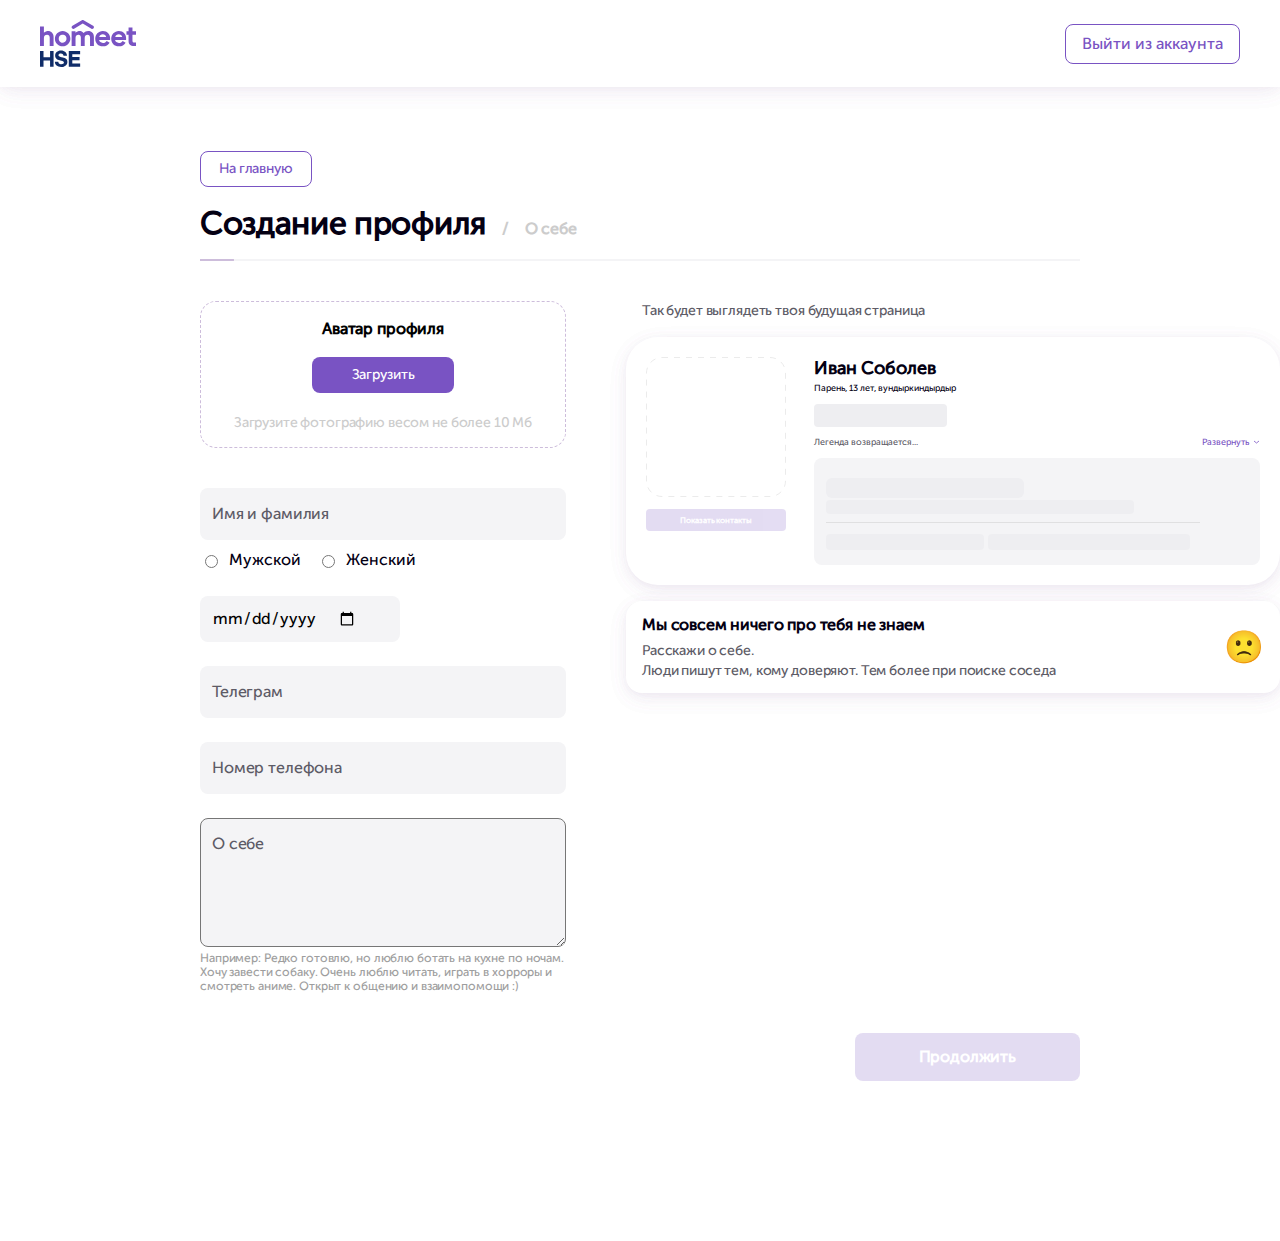
==== src/index.html @ b9a2b23b "доделал main" ====
<!DOCTYPE html>
<html lang="en">
<head>
    <meta charset="UTF-8">
    <meta name="viewport" content="width=device-width, initial-scale=1.0">
    <link rel="stylesheet" href="css/styles.css">
    <title>ДЗ 1 Лист 1</title>
</head>
<body class="body">
    <header class="header">
        <img class="image-logo" src="img/Слой 2.svg">
        <button class="button1">
            <p class="p_exit">
                Выйти из аккаунта
            </p>
        </button>
    </header>
    <main>
        <div class="main-div">
            <div class="div-first">
                <button class="button2">
                    <p class="p_glavn">На главную</p>
                </button>
                <div class="div-extra">
                    <h3 class="h3_new">
                        Создание профиля
                    </h3>
                    <p class="p_extra">
                        /
                    </p>
                    <p class="p_extra">
                        О себе
                    </p>
                </div>
                <img class="img-bar" src="img/progress bar.png">
            </div>
            <div class="div_second">

                <div class="div_column_one">
                    <div class="avatar">
                        <div class="text_button_avatar">
                            <p class="p_avatar">Аватар профиля</p>
                            <button class="button_upload">
                                <p class="text_upload">Загрузить</p>
                            </button>
                        </div>
                        <p class="text_upload_warn">Загрузите фотографию весом не более 10 Мб</p>
                    </div>
                    <form class="form1">
                        <div class="div_name_surname">
                            <input type="text" id="name_surname" class="input_name_surname" placeholder="">
                            <label for="name_surname" class="label">Имя и фамилия</label>
                            <div class="div_radio_sex">
                                <label class="text_sex">  
                                    <input type="radio" name="sex" value="Мужской">
                                    Мужской
                                </label>
                                <label class="text_sex">
                                    <input type="radio" name="sex" value="Женский">
                                    Женский
                                </label>
                            </div>
                        </div>
                        <div class="div_inputs">
                            <input type="date" class="input_date" id="input_tgm" placeholder="">
                        </div>
                        <div class="div_inputs">
                            <input type="text" id="tg" class="input_name_surname" placeholder="">
                            <label for="tg" class="label">Телеграм</label>
                        </div>
                        <div class="div_inputs">
                            <input type="tel" name="number" class="input_name_surname" placeholder="">
                            <label for="number" class="label">Номер телефона</label>
                        </div>
                        <div class="div_about">
                            <textarea id="about" class="input_about" placeholder=""></textarea>
                            <label for="about" class="label">О себе</label>
                            <p class="p_about">Например: Редко готовлю, но люблю ботать на кухне по ночам. Хочу завести собаку. Очень люблю читать, играть в хорроры и смотреть аниме. Открыт к общению и взаимопомощи :)</p>
                        </div>
                    </form>
                </div>
                <div class="div_column_two">
                    <div class="div_card_main">
                        <p class="p_looks">Так будет выглядеть твоя будущая страница</p>
                        <div class="div_card">
                            <div class="div_photo_button">
                                <svg xmlns="http://www.w3.org/2000/svg" width="140" height="140" viewBox="0 0 140 140" fill="none">
                                    <rect x="0.5" y="0.5" width="139" height="139" rx="15.5" stroke="#EBEBEB" stroke-dasharray="6 6"/>
                                </svg>
                                <button class="button_download_data">
                                    <p class="p_show_contacts">Показать контакты</p>
                                </button>
                            </div>
                            <div class="div_data">
                                <div class="div_name_info">
                                    <div class="div_name_info_small">
                                        <p class="p_name_data">Иван Соболев</p>
                                        <p class="p_info_small">Парень, 13 лет, вундыркиндырдыр</p>
                                    </div>
                                    <div class="div_neighbour">

                                    </div>
                                    <div class="div_info_text">
                                        <p class="p_info_text">Легенда возвращается...</p>
                                        <div class="div_violet">
                                            <p class="p_violet">Развернуть</p>
                                            <svg xmlns="http://www.w3.org/2000/svg" width="7" height="4" viewBox="0 0 7 4" fill="none" class="svg_violet">
                                                <path d="M6 1L3.5 3L1 1" stroke="#7953C3" stroke-width="0.8"/>
                                            </svg>
                                        </div>
                                    </div>
                                    <div class="div_price">
                                        <div class="div_price_up">
                                        
                                        </div>
                                        <div class="div_price_metro_down">
                                            <div class="div_price_mini">

                                            </div>
                                            <div class="div_metro_mini">

                                            </div>
                                        </div>
                                        <div class="div_preferences">
                                            <div class="div_line">

                                            </div>
                                            <div class="div_alco_neighbour">
                                                <div class="div_alco">

                                                </div>
                                                <div class="div_nbr">
                                                    
                                                </div>
                                            </div>
                                        </div>
                                    </div>
                                </div>
                            </div>
                        </div>
                        <div class="div_extra_nad">
                            <div class="div_simple">
                                <div class="div_simple2"> 
                                    <p class="p_dontknow">Мы совсем ничего про тебя не знаем</p>
                                    <p class="p_tell_abt">Расскажи о себе. <br>Люди пишут тем, кому доверяют. Тем более при поиске соседа</p>
                                </div>
                                <p class="p_emoji">🙁</p>
                            </div>
                        </div>
                    </div>
                </div>
            </div>
            <div class="div_third">
                <button class="button_continue">
                    <p class="p_continue">
                        Продолжить
                    </p>
                </button>
            </div>
        </div>
    </main>
</body>
</html>
---- src/css/styles.css ----
@font-face {
    font-family: 'Museo Sans Cyrl';
    src: url(/src/fonts/MuseoSansCyrl500.otf),
        local('Museo Sans Cyrl');
}

@font-face {
    font-family: 'Museo Sans Cyrl300';
    src: url(/src/fonts/MuseoSansCyrl300.otf),
        local('Museo Sans Cyrl300')
}

.body{
    margin: 0;
}
.header{
    display: flex;
    flex-direction: row;
    align-items: center;
    gap: 200px;
    background: #fffffffF;
    width: 1440fr;
    height: 87px;
    border: 0px, 0px, 0px, 0px;
    justify-content: space-between;
    padding: 20fr, 40fr, 20fr, 40fr;
    margin: 0px;
    box-shadow: 0px 5.84789px 22.1511px rgba(133, 94, 152, 0.0500662), 0px 5.84789px 22.1511px rgba(133, 94, 152, 0.0500662), 0px 2.86674px 10.8589px rgba(133, 94, 152, 0.0399338), 0px 1.13351px 4.29362px rgba(133, 94, 152, 0.0279017);
    box-sizing: border-box;
}/* module / header */

.image-logo{
    display: flex;
    width: 96px;
    height: 47px;
    justify-content: center;
    align-items: center;
    margin-left: 40px;
}

.button1{
    display: flex;
    width: 173fr;
    height: 40px;
    margin-right: 40px;
    padding: 8px 16px;
    justify-content: center;
    align-items: center;
    border-radius: 8px;
    border: 1px solid var(--7953-c-3-purple-main, #7953C3);
    background: var(--ffffff-white-main, #FFF);
}

.button_download_data{
    display: flex;
    padding: 6px 12px;
    justify-content: center;
    align-items: center;
    gap: 8px;
    align-self: stretch;
    border-radius: 4px;
    border:0;
    opacity: 0.2;
    background: var(--7953-c-3-purple-main, #7953C3);
}

.div_data{
    display: flex;
    flex-direction: column;
    align-items: flex-start;
    gap: 20px;
    flex: 1 0 0;
    align-self: stretch;
}

.div_name_info{
    display: flex;
    flex-direction: column;
    align-items: flex-start;
    gap: 10px;
    align-self: stretch;
}
.div_name_info_small{
    display: flex;
    flex-direction: column;
    align-items: flex-start;
    gap: 4px;
    align-self: stretch;
}
.div_neighbour{
    display: flex;
    width: 121px;
    height: 17px;
    padding: 3px 6px;
    align-items: center;
    gap: 32px;
    border-radius: 4px;
    background: var(--eeeef-1-filter-hover, #EEEEF1);
}

.div_info_text{
    display: flex;
    align-items: flex-start;
    gap: 16px;
    align-self: stretch;
}

.p_info_text{
    color: var(--5-d-5-b-66-secondary-black, #5D5B66);
    font-family: Museo Sans Cyrl;
    font-size: 9px;
    font-style: normal;
    font-weight: 400;
    line-height: 11px; /* 122.222% */
    flex: 1 0 0;
}


.div_violet{
    display: flex;
    align-items: center;
    gap: 4px;
}

.p_violet{
    color: var(--7953-c-3-purple-main, #7953C3);
    font-family: Museo Sans Cyrl;
    font-size: 9px;
    font-style: normal;
    font-weight: 400;
    line-height: 11px; /* 122.222% */
}

.svg_triangle{
    width: 5px;
    height: 2px;
    stroke-width: 0.8px;
    stroke: var(--7953-c-3-purple-main, #7953C3);
}

.div_price{
    display: flex;
    padding: 12px 20px 12px 12px;
    flex-direction: column;
    justify-content: center;
    align-items: flex-start;
    gap: 8px;
    align-self: stretch;
    border-radius: 8px;
    background: var(--f-4-f-4-f-6-purple-fill, #F4F4F6);
}

.div_price_up{
    display: flex;
    flex-direction: column;
    align-items: flex-start;
    gap: 4px;
    align-self: stretch;
    border-radius: 4px;
    background: var(--f-4-f-4-f-6-purple-fill, #F4F4F6);
}

.div_price_metro_down{
    display: flex;
    flex-direction: column;
    justify-content: center;
    align-items: flex-start;
    gap: 2px;
}
.div_price_mini{
    display: flex;
    width: 198px;
    height: 20px;
    align-items: flex-start;
    gap: 8px;
    border-radius: 6px;
    background: var(--eeeef-1-filter-hover, #EEEEF1);
}
.div_metro_mini{
    display: flex;
    width: 308px;
    height: 14px;
    align-items: center;
    gap: 10px;
    border-radius: 4px;
    background: var(--eeeef-1-filter-hover, #EEEEF1);
}
.div_preferences{
    display: flex;
    flex-direction: column;
    justify-content: center;
    align-items: flex-start;
    gap: 8px;
    align-self: stretch;
}

.div_alco_neighbour{
    display: flex;
    padding: 3px 4px 3px 0px;
    align-items: center;
    gap: 4px;
    align-self: stretch;
    border-radius: 8px;
    background: linear-gradient(270deg, #F4F4F6 42.79%, rgba(244, 244, 246, 0.00) 100%);
}

.p_dontknow{
    height: 24px;
    align-self: stretch;
    color: var(--040013-black-main, #040013);

    /* P bold */
    font-family: Museo Sans Cyrl;
    font-size: 16px;
    font-style: normal;
    font-weight: 600;
    line-height: 24px; /* 150% */
    letter-spacing: -0.16px;
}

.div_third{
    display: flex;
    flex-direction: column;
    align-items: flex-end;
    gap: 8px;
    align-self: stretch;
}

.button_continue{
    display: flex;
    padding: 12px 64px;
    justify-content: center;
    align-items: center;
    gap: 8px;
    border-radius: 8px;
    border:0;
    opacity: 0.2;
    background: var(--7953-c-3-purple-main, #7953C3);
}

.p_continue{
    color: var(--ffffff-white-main, #FFF);

    /* P bold */
    font-family: Museo Sans Cyrl;
    font-size: 16px;
    font-style: normal;
    font-weight: 600;
    line-height: 24px; /* 150% */
    letter-spacing: -0.16px;
}

.p_emoji{
    color: #000;

    text-align: center;
    /* H3 */
    font-family: Museo Sans Cyrl;
    font-size: 32px;
    font-style: normal;
    font-weight: 600;
    line-height: 40px; /* 125% */
    letter-spacing: -0.32px;
}

.div_simple{
    display: flex;
    align-items: center;
    gap: 4px;
    align-self: stretch;
}

.div_simple2{
    display: flex;
    flex-direction: column;
    align-items: flex-start;
    gap: 4px;
    flex: 1 0 0;
}

.p_tell_abt{
    align-self: stretch;
    color: var(--5-d-5-b-66-secondary-black, #5D5B66);

    /* Small */
    font-family: Museo Sans Cyrl;
    font-size: 14px;
    font-style: normal;
    font-weight: 400;
    line-height: 20px; /* 142.857% */
    letter-spacing: -0.14px;
}

.div_alco{
    border: 0;
    display: flex;
    width: 158px;
    height: 16px;
    padding-right: 0px;
    justify-content: center;
    align-items: center;
    gap: 6px;
    border-radius: 4px;
    background: var(--eeeef-1-filter-hover, #EEEEF1);
}

.div_nbr{
    border: 0;
    display: flex;
    width: 202px;
    padding-right: 0px;
    align-items: center;
    gap: 6px;
    align-self: stretch;
    border-radius: 4px;
    background: var(--eeeef-1-filter-hover, #EEEEF1);
}

.div_line{
    width: 374px;
    height: 1px;
    opacity: 0.5;
    background: #CCC;
}

.div_extra_nad{
    display: flex;
    padding: 12px 16px;
    flex-direction: column;
    align-items: flex-start;
    gap: 4px;
    align-self: stretch;
    border-radius: 16px;
    background: var(--ffffff-white-main, #FFF);
    
    /* Default multiple shadows */
    box-shadow: 0px 1.13351px 4.29362px 0px rgba(133, 94, 152, 0.03), 0px 2.86674px 10.85888px 0px rgba(133, 94, 152, 0.04), 0px 5.84789px 22.15109px 0px rgba(133, 94, 152, 0.05), 0px 5.84789px 22.15109px 0px rgba(133, 94, 152, 0.05);
}

.p_info_small{
    display: flex;
    align-items: flex-start;
    gap: 8px;
    color: var(--040013-black-main, #040013);
    font-family: Museo Sans Cyrl;
    font-size: 9px;
    font-style: normal;
    font-weight: 400;
    line-height: 11px; /* 122.222% */
}

.p_name_data{
    flex: 1 0 0;
    color: var(--040013-black-main, #040013);
    font-family: Museo Sans Cyrl;
    font-size: 18px;
    font-style: normal;
    font-weight: 600;
    line-height: 22px; /* 122.222% */
}

.p_show_contacts{
    color: var(--ffffff-white-main, #FFF);
    font-family: Museo Sans Cyrl;
    font-size: 8px;
    font-style: normal;
    font-weight: 600;
    line-height: 10px; /* 125% */
    letter-spacing: -0.08px;
}

.p_exit{
    font-family: "Museo Sans Cyrl";
    color: var(--7953-c-3-purple-main, #7953C3);
    font-size: 16px;
    font-style: normal;
    font-weight: 400;
    line-height: 24px; /* 150% */
}

.main-div{
    display: flex;
    flex-direction: column;
    margin-top: 64px;
    margin-bottom: 160px;
    margin-left: 200px;
    margin-right: 200px;
    gap: 40px; 
}

.button2{
    display: flex;
    width: 112px;
    height: 36px;
    margin-right: 40px;
    padding: 8px 16px;
    justify-content: center;
    align-items: center;
    border-radius: 8px;
    border: 1px solid var(--7953-c-3-purple-main, #7953C3);
    background: var(--ffffff-white-main, #FFF);
}

.p_glavn{
    font-family: "Museo Sans Cyrl";
    color: var(--7953-c-3-purple-main, #7953C3);
    font-size: 14px;
    font-style: normal;
    font-weight: 400;
    line-height: 20px; /* 142.857% */
    letter-spacing: -0.14px;
}
.div-first{
    display: flex;
    flex-direction: column;
    align-items: flex-start;
    gap: 16px;
}
.h3_new{
    color: var(--040013-black-main, #040013);
/* H3 */
    font-family: "Museo Sans Cyrl";
    font-size: 32px;
    font-style: normal;
    font-weight: 600;
    line-height: 40px; /* 125% */
    letter-spacing: -0.32px;
}
.div-extra{
    display: flex;
    flex-direction: row;
    align-items:baseline;
    justify-content: flex-start;
    gap: 16px;
    width: auto;
}

.div_card_main{
    display: flex;
    flex-direction: column;
    align-items: flex-start;
    gap: 16px;
}
.div_card{
    display: flex;
    width: 614px;
    padding: 20px;
    justify-content: center;
    align-items: flex-start;
    gap: 28px;
    border-radius: 32px;
    background: var(--ffffff-white-main, #FFF);

    /* Default multiple shadows */
    box-shadow: 0px 1.13351px 4.29362px 0px rgba(133, 94, 152, 0.03), 0px 2.86674px 10.85888px 0px rgba(133, 94, 152, 0.04), 0px 5.84789px 22.15109px 0px rgba(133, 94, 152, 0.05), 0px 5.84789px 22.15109px 0px rgba(133, 94, 152, 0.05);
}
.div_photo_button{
    display: flex;
    flex-direction: column;
    align-items: center;
    gap: 12px;
}
.svg_photo{
    width: 140px;
    height: 140px;
    stroke-width: 1px;
    stroke: #EBEBEB;
}

.p_looks{
    color: var(--5-d-5-b-66-secondary-black, #5D5B66);
    /* Small */
    font-family: Museo Sans Cyrl;
    font-size: 14px;
    padding-left: 16px;
    font-style: normal;
    font-weight: 400;
    line-height: 20px; /* 142.857% */
    letter-spacing: -0.14px;
}

.p_extra{
    color: #CCC;
    font-family: "Museo Sans Cyrl";
    font-size: 16px;
    font-style: normal;
    font-weight: 600;
    line-height: 24px; /* 150% */
    letter-spacing: -0.16px;
}

.img-bar{
    display: flex;
    -items: flex-start;
    gap: 24px;
    align-self: stretch;
    background: var(--f-4-f-4-f-6-purple-fill, #F4F4F6);
}
h3{
    margin: 0;
}
p{
    margin: 0;
}

.div_second{
    display: flex;
    align-items: flex-start;
    flex-grow: 1;
    gap: 60px;
}
.div_column_one{
    display: flex;
    flex-flow: column;
    width: 366px;
    flex-direction: column;
    align-items: flex-start;
    gap: 40px;
    align-self: stretch;
}
.div_column_two{

    display: flex;
    width: 614px;
    flex-direction: column;
    justify-content: center;
    align-items: flex-start;
    gap: 24px;
}

.avatar{
    display: flex;
    height: 200px;
    flex-direction: column;
    justify-content: center;
    align-items: center;
    gap: 20px;
    align-self: stretch;
    border-radius: 16px;
    border: 1px dashed var(--d-9-d-1-e-0-stroke, #CDBDDB);
}

.text_button_avatar{
    display: flex;
    flex-direction: column;
    align-items: center;
    gap: 16px;
}

.p_avatar{
    width: 191px;
    color: var(--000-black, #000);
    text-align: center;
    /* P bold */
    font-family: Museo Sans Cyrl;
    font-size: 16px;
    font-style: normal;
    font-weight: 600;
    line-height: 24px; /* 150% */
    letter-spacing: -0.16px;
}

.button_upload{
    display: flex;
    padding: 8px 40px;
    justify-content: center;
    align-items: center;
    gap: 8px;
    border:none;
    border-radius: 8px;
    background: var(--7953-c-3-purple-main, #7953C3);
}

.text_upload{
    color: var(--ffffff-white-main, #FFF);
/* Small */
    font-family: 'Museo Sans Cyrl';
    font-size: 14px;
    font-style: normal;
    font-weight: 400;
    line-height: 20px; /* 142.857% */
    letter-spacing: -0.14px;
}

.text_upload_warn{
    align-self: stretch;
    color: #CCC;
    text-align: center;
    /* Small */
    font-family: Museo Sans Cyrl;
    font-size: 14px;
    font-style: normal;
    font-weight: 400;
    line-height: 20px; /* 142.857% */
    letter-spacing: -0.14px;
}

.button_upload:focus {
    outline: none;
}

.div_name_surname{
    display: flex;
    position: relative;
    flex-direction: column;
    width: 150px;
    align-items: flex-start;
    gap: 8px;
}

.p_name_surname{
    color: var(--5-d-5-b-66-secondary-black, #5D5B66);
    font-family: 'Museo Sans Cyrl';
    font-size: 14px;
    font-style: normal;
    font-weight: 400;
    line-height: 20px; /* 142.857% */
    letter-spacing: -0.14px;
}

.input_name_surname{
    display: flex;
    position: relative;
    width: 366px;
    padding: 16px 12px;
    flex-direction: column;
    align-items: flex-start;
    font-family: Museo Sans Cyrl;
    font-size: 16px;
    font-style: normal;
    font-weight: 400;
    line-height: 20px; /* 142.857% */
    letter-spacing: -0.14px;
    gap: 8px;
    box-sizing:border-box;
    border: 2px;;
    border-radius: 8px;
    background: #F4F4F6;
}

.label{
    position: absolute;
    top: 16px;
    left: 12px;
    color:var(--5-d-5-b-66-secondary-black, #5D5B66);
    font-family: Museo Sans Cyrl;
    font-size: 16px;
    font-style: normal;
    font-weight: 400;
    line-height: 20px; /* 142.857% */
    letter-spacing: -0.14px;
    transition: 0.3s;
    pointer-events: none;
}

.input_name_surname:focus ~ .label,
.input_name_surname:not(:placeholder-shown) ~ .label{
    top: -1px;
    font-size: 12px;
    color: var(#A1A6B1);
}

.div_radio_sex{
    display: flex;
    padding-left: 0px;
    align-items: center;
    gap: 16px;
}

.text_sex{
    display: flex;
    color: var(--040013-black-main, #040013);
    font-family: Museo Sans Cyrl;
    font-size: 16px;
    font-style: normal;
    font-weight: 400;
    gap: 8px;
    line-height: 24px; /* 150% */
}
.form1{
    display: flex;
    flex-grow: 1;
    height: 100%;
    flex-direction: column;
    align-items: flex-start;
    gap: 24px;
    align-self: stretch;
}
.input_date{
    display: flex;
    position: relative;
    width: 200px;
    padding: 12px 8px 12px 12px;
    align-items: center;
    gap: 8px;
    font-family: Museo Sans Cyrl;
    font-size: 16px;
    font-style: normal;
    font-weight: 400;
    line-height: 20px; /* 142.857% */
    letter-spacing: -0.14px;
    box-sizing:border-box;
    border: 0px;;
    border-radius: 8px;
    background: #F4F4F6;
}

.label_date{
    position: absolute;
    top: 8px;
    left: 12px;
    color:var(--5-d-5-b-66-secondary-black, #5D5B66);
    font-family: Museo Sans Cyrl;
    font-size: 16px;
    font-style: normal;
    font-weight: 400;
    line-height: 20px; /* 142.857% */
    letter-spacing: -0.14px;
    transition: 0.3s;
    pointer-events: none;
}

.div_inputs{
    display: flex;
    position: relative;
    flex-direction: column;
    align-items: flex-start;
}

.div_about{
    display: flex;
    flex-grow: 1;
    height: 100%;
    position: relative;
    flex-direction: column;
    align-items: flex-start;
    gap: 4px;
}

.input_about{
    display: flex;
    position: relative;
    flex-grow: 1;
    width: 366px;
    box-sizing:border-box;
    font-family: Museo Sans Cyrl;
    font-size: 16px;
    font-style: normal;
    font-weight: 400;
    line-height: 20px; /* 142.857% */
    letter-spacing: -0.14px;
    padding: 16px 12px;
    flex-direction: column;
    align-items: flex-start;
    gap: 8px;
    border-radius: 8px;
    background: #F4F4F6;
}

.input_about:focus ~ .label,
.input_about:not(:placeholder-shown) ~ .label{
    top: -1px;
    font-size: 12px;
    color: var(#A1A6B1);
}

.p_about{
    color: #9E9E9E;
    font-family: Museo Sans Cyrl;
    font-size: 12px;
    font-style: normal;
    font-weight: 400;
    line-height: 14px; /* 116.667% */
    letter-spacing: -0.12px;
}
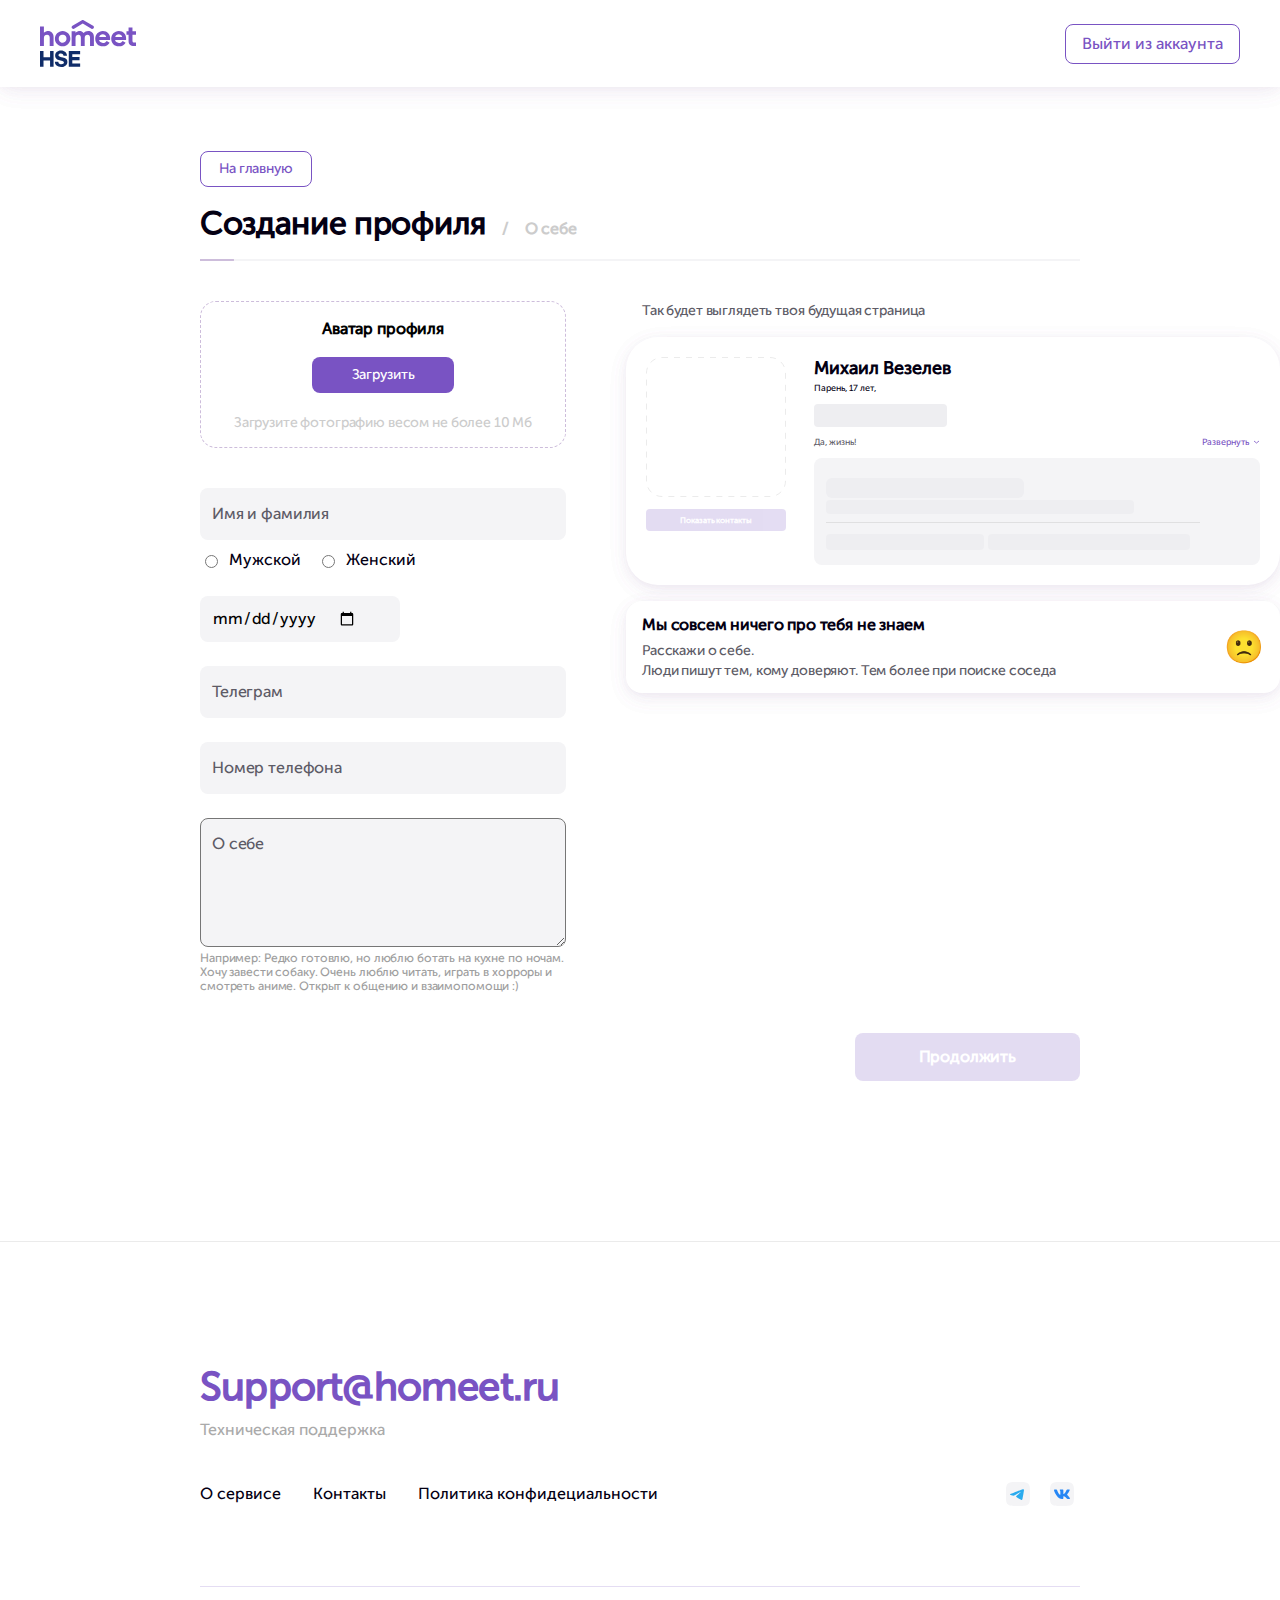
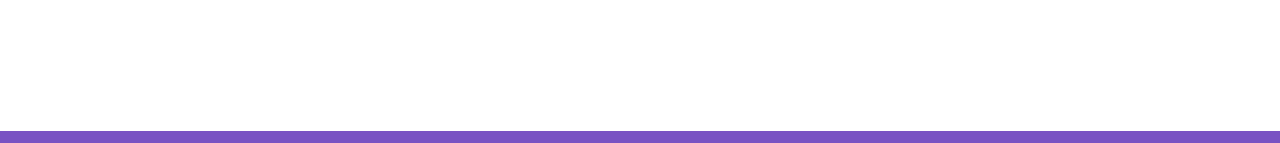
==== commit a674093b: "почти сделал footer" ====
--- a/src/index.html
+++ b/src/index.html
@@ -94,14 +94,14 @@
                             <div class="div_data">
                                 <div class="div_name_info">
                                     <div class="div_name_info_small">
-                                        <p class="p_name_data">Иван Соболев</p>
-                                        <p class="p_info_small">Парень, 13 лет, вундыркиндырдыр</p>
+                                        <p class="p_name_data">Михаил Везелев</p>
+                                        <p class="p_info_small">Парень, 17 лет, </p>
                                     </div>
                                     <div class="div_neighbour">
 
                                     </div>
                                     <div class="div_info_text">
-                                        <p class="p_info_text">Легенда возвращается...</p>
+                                        <p class="p_info_text">Да, жизнь!</p>
                                         <div class="div_violet">
                                             <p class="p_violet">Развернуть</p>
                                             <svg xmlns="http://www.w3.org/2000/svg" width="7" height="4" viewBox="0 0 7 4" fill="none" class="svg_violet">
@@ -159,5 +159,46 @@
             </div>
         </div>
     </main>
+    <footer class="footer">
+        <div class="div_footer">
+            <div class="div_text_footer">
+                <div class="div_text_footer_up">
+                    <h2 class="h2_footer">Support@homeet.ru</h2>
+                    <p class="p_footer_support">Техническая поддержка</p>
+                </div>
+                <div class="div_text_footer_down">
+                    <div class="div_text_footer_down_text">
+                        <p class="p_footer_down">О сервисе</p>
+                        <p class="p_footer_down">Контакты</p>
+                        <p class="p_footer_down">Политика конфидециальности</p>
+                    </div>
+                    <div class="div_text_footer_down_buttons">
+                        <button class="button_tg_vk">
+                            <svg xmlns="http://www.w3.org/2000/svg" width="24" height="24" viewBox="0 0 24 24" fill="none" class="svg_background_button">
+                                <path d="M0 11.5C0 6.07885 0 3.36827 1.68413 1.68413C3.36827 0 6.07885 0 11.5 0H12.5C17.9212 0 20.6318 0 22.3158 1.68413C24 3.36827 24 6.07885 24 11.5V12.5C24 17.9212 24 20.6318 22.3158 22.3158C20.6318 24 17.9212 24 12.5 24H11.5C6.07885 24 3.36827 24 1.68413 22.3158C0 20.6318 0 17.9212 0 12.5L0 11.5Z" fill="#F4F4F6"/>
+                                <svg xmlns="http://www.w3.org/2000/svg" x="4" y="4" width="16" height="16" viewBox="0 0 16 16" fill="none" class="svg_tg_vk_icon">
+                                    <path fill-rule="evenodd" clip-rule="evenodd" d="M0.960216 7.87397C4.70967 6.35591 7.2099 5.35512 8.46089 4.87158C12.0327 3.49099 12.7749 3.25117 13.2587 3.24325C13.3651 3.24151 13.603 3.26601 13.7571 3.38221C13.8872 3.48032 13.923 3.61286 13.9401 3.70589C13.9573 3.79891 13.9786 4.01083 13.9616 4.17641C13.7681 6.06633 12.9305 10.6527 12.5045 12.7694C12.3242 13.6651 11.9692 13.9654 11.6255 13.9948C10.8786 14.0587 10.3114 13.5361 9.588 13.0954C8.456 12.4059 7.81649 11.9766 6.71769 11.3037C5.44783 10.5261 6.27103 10.0987 6.99471 9.40018C7.18411 9.21738 10.475 6.43575 10.5387 6.18341C10.5466 6.15185 10.554 6.03421 10.4788 5.9721C10.4036 5.90998 10.2926 5.93122 10.2125 5.94812C10.099 5.97206 8.29062 7.08281 4.78738 9.28036C4.27408 9.60791 3.80915 9.7675 3.39258 9.75914C2.93335 9.74992 2.04997 9.51785 1.39328 9.31947C0.587809 9.07616 -0.0523605 8.94753 0.00338384 8.53431C0.032419 8.31908 0.351363 8.09897 0.960216 7.87397Z" fill="#2AABEE"/>
+                                </svg>
+                            </svg>
+                        </button>
+                        <button class="button_tg_vk">
+                            <svg xmlns="http://www.w3.org/2000/svg" width="24" height="24" viewBox="0 0 24 24" fill="none" class="svg_background_button">
+                                <path d="M0 11.5C0 6.07885 0 3.36827 1.68413 1.68413C3.36827 0 6.07885 0 11.5 0H12.5C17.9212 0 20.6318 0 22.3158 1.68413C24 3.36827 24 6.07885 24 11.5V12.5C24 17.9212 24 20.6318 22.3158 22.3158C20.6318 24 17.9212 24 12.5 24H11.5C6.07885 24 3.36827 24 1.68413 22.3158C0 20.6318 0 17.9212 0 12.5L0 11.5Z" fill="#F4F4F6"/>
+                                <svg xmlns="http://www.w3.org/2000/svg" x="4" y="4" width="16" height="16" viewBox="0 0 16 16" fill="none">
+                                    <path fill-rule="evenodd" clip-rule="evenodd" d="M2.35055 3.5H0.60015C0.10003 3.5 0 3.7354 0 3.9949C0 4.45845 0.59343 6.7574 2.7631 9.79795C4.20955 11.8744 6.24745 13 8.1019 13C9.21455 13 9.3522 12.75 9.3522 12.3194V10.75C9.3522 10.25 9.4576 10.1502 9.8099 10.1502C10.0695 10.1502 10.5146 10.28 11.5531 11.2811C12.7399 12.4677 12.9356 13 13.6031 13H15.3535C15.8537 13 16.1037 12.75 15.9595 12.2567C15.8016 11.765 15.235 11.0515 14.4831 10.2058C14.0751 9.7238 13.4631 9.2047 13.2777 8.9451C13.0181 8.6114 13.0922 8.46305 13.2777 8.16645C13.2777 8.16645 15.4103 5.16295 15.6328 4.1433C15.7441 3.77245 15.6328 3.5 15.1035 3.5H13.3531C12.908 3.5 12.7028 3.7354 12.5915 3.9949C12.5915 3.9949 11.7014 6.1641 10.4404 7.57315C10.0324 7.981 9.847 8.1108 9.62445 8.1108C9.5132 8.1108 9.35215 7.981 9.35215 7.61025V4.1433C9.35215 3.6983 9.223 3.5 8.85205 3.5H6.1014C5.8233 3.5 5.656 3.7065 5.656 3.90225C5.656 4.32405 6.2865 4.42135 6.3515 5.6079V8.185C6.3515 8.75 6.2494 8.85245 6.0269 8.85245C5.4335 8.85245 3.99005 6.67355 3.13395 4.18035C2.9662 3.69575 2.7979 3.5 2.35055 3.5Z" fill="#2787F5"/>
+                                </svg>
+                            </svg>
+                        </button>
+                    </div>
+                </div>
+            </div>
+            <div class="div_line_footer"></div>
+            <div class="div_text_bubnezh">
+                
+            </div>
+
+        </div>
+        <div class="div_rectangle"></div>
+    </footer>
 </body>
 </html>--- a/src/css/styles.css
+++ b/src/css/styles.css
@@ -775,3 +775,144 @@
 }
 
 
+.footer{
+    display: flex;
+    width: 100%;
+    flex-direction: column;
+    align-items: flex-start;
+}
+
+.div_footer{
+    display: flex;
+    padding: 120px 200px 64px 200px;
+    flex-direction: column;
+    align-items: flex-start;
+    gap: 80px;
+    align-self: stretch;
+    border-top: 1px solid #EBEBEB;
+    background: var(--ffffff-white-main, #FFF);
+}
+
+.div_rectangle{
+    height: 12px;
+    align-self: stretch;
+    background: var(--7953-c-3-purple-main, #7953C3);
+}
+
+.div_text_footer{
+    display: flex;
+    flex-direction: column;
+    align-items: flex-start;
+    gap: 40px;
+    align-self: stretch;
+}
+
+.div_line_footer{
+    width: 100%;
+    height: 1px;
+    opacity: 0.2;
+    background: #7953C3;
+}
+
+.div_text_bubnezh{
+    display: flex;
+    justify-content: space-between;
+    align-items: flex-end;
+    align-self: stretch;
+}
+
+.div_text_footer_up{
+    display: flex;
+    flex-direction: column;
+    align-items: flex-start;
+    gap: 8px;
+}
+
+.div_text_footer_down{
+    display: flex;
+    justify-content: space-between;
+    align-items: flex-start;
+    align-self: stretch;
+}
+
+.div_text_footer_down_text{
+    display: flex;
+    padding-right: 0px;
+    align-items: flex-start;
+    align-content: flex-start;
+    gap: 32px;
+    flex: 1 0 0;
+    flex-wrap: wrap;
+}
+
+.div_text_footer_down_buttons{
+    display: flex;
+    align-items: flex-start;
+    gap: 8px;
+}
+
+.h2_footer{
+    color: var(--7953-c-3-purple-main, #7953C3);
+
+    /* H2 */
+    font-family: Museo Sans Cyrl;
+    font-size: 40px;
+    font-style: normal;
+    font-weight: 600;
+    line-height: 48px; /* 120% */
+    letter-spacing: -0.8px;
+}
+
+.p_footer_support{
+    color: #AAA;
+
+    /* P paragraph */
+    font-family: Museo Sans Cyrl;
+    font-size: 16px;
+    font-style: normal;
+    font-weight: 400;
+    line-height: 24px; /* 150% */
+}
+
+.p_footer_down{
+    color: var(--040013-black-main, #040013);
+
+    /* P paragraph */
+    font-family: Museo Sans Cyrl;
+    font-size: 16px;
+    font-style: normal;
+    font-weight: 400;
+    line-height: 24px; /* 150% */
+}
+h2{
+    margin:0;
+    margin-block-start: 0;
+    margin-block-end: 0;
+}
+
+.button_tg_vk{
+    display: flex;
+    align-items:center;
+    background: transparent;
+    border: none !important;
+    height: 24px;
+}
+
+.svg_background_button{
+    display: flex;
+    align-items:center;
+    justify-content: center;
+    width: 24px;
+    height: 24px;
+    flex-shrink: 0;
+    fill: #F4F4F6;
+}
+
+.svg_tg_vk_icon{
+    display: flex;
+    align-content:center;
+    justify-content: center;
+    width: 16px;
+    height: 16px;
+    flex-shrink: 0;
+}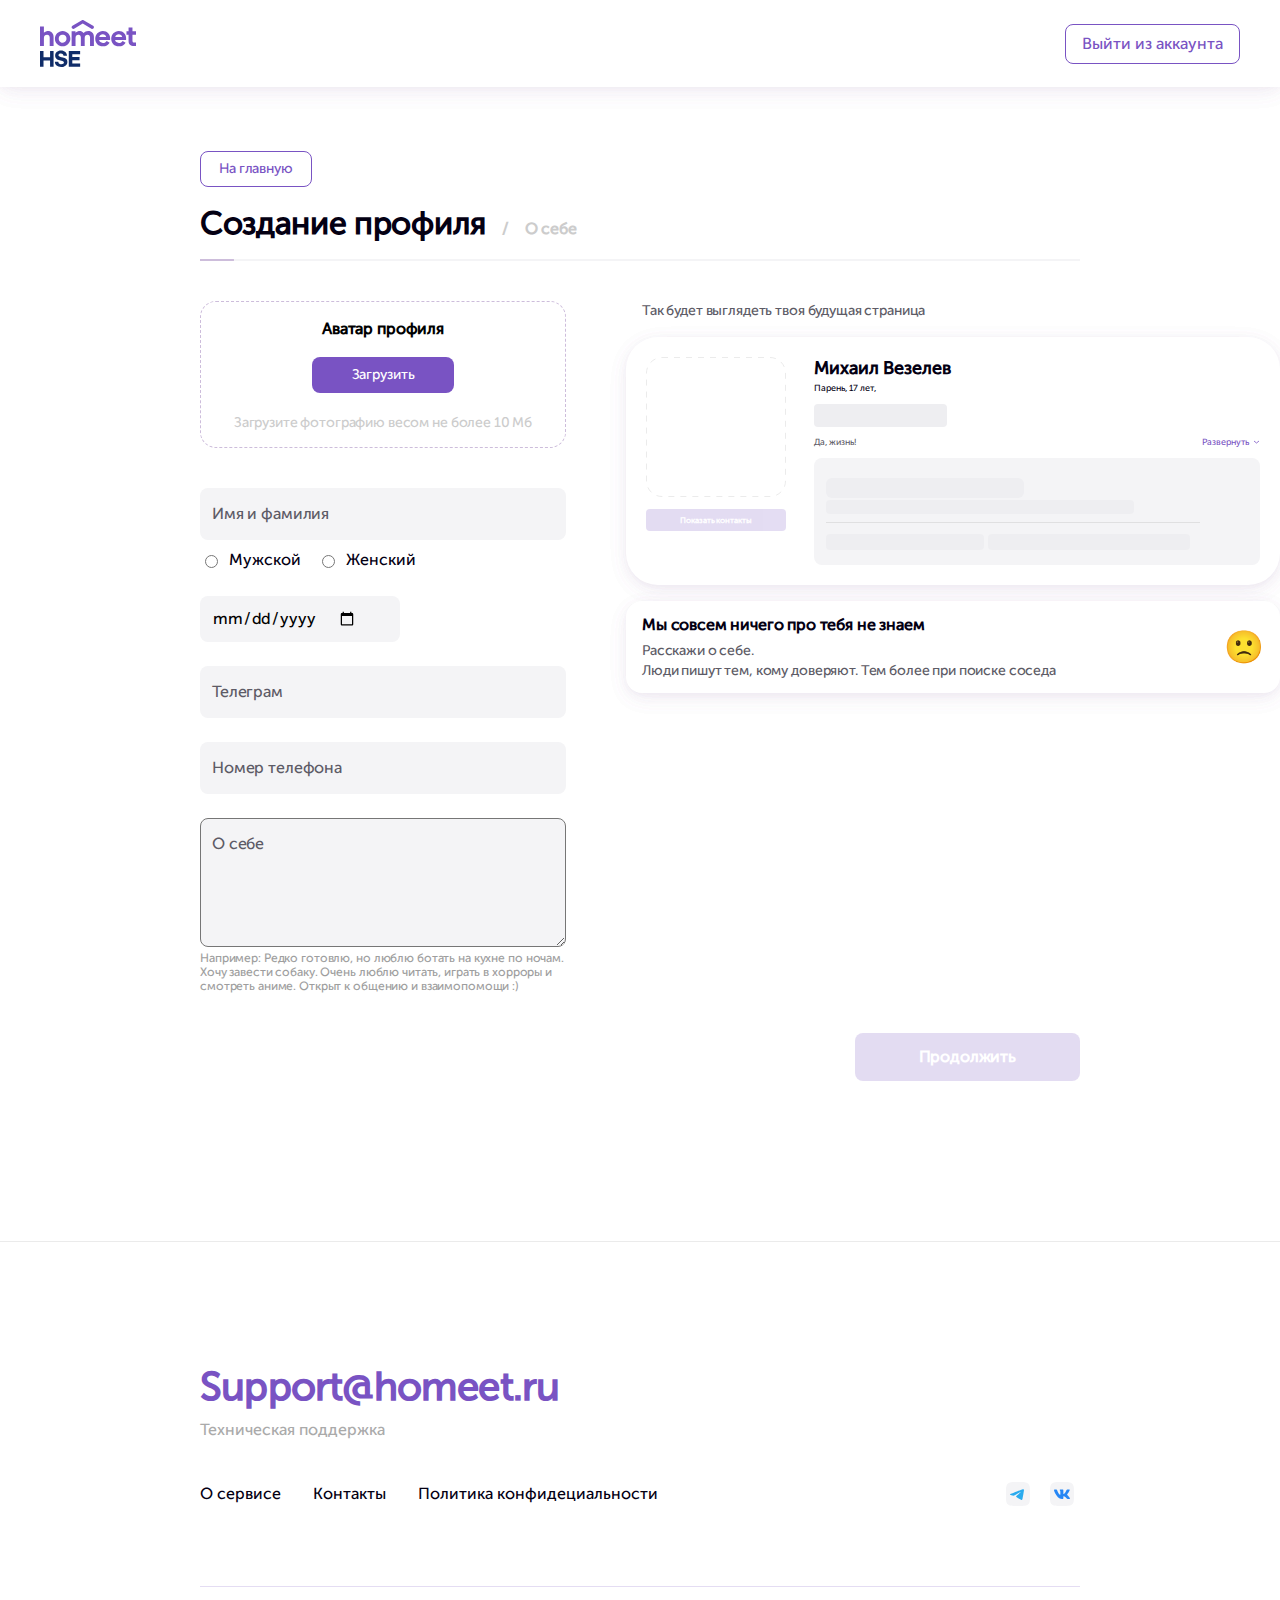
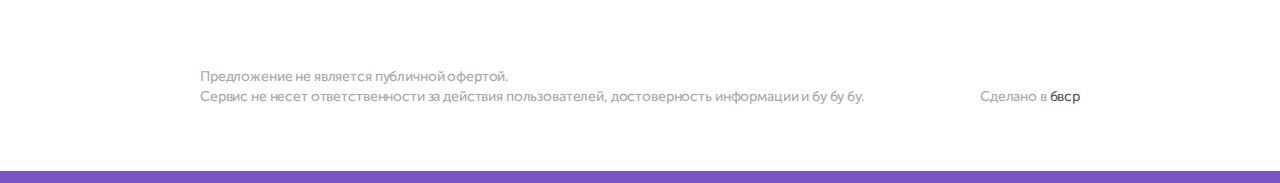
==== commit 32d7d4c4: "доделал footer" ====
--- a/src/index.html
+++ b/src/index.html
@@ -194,7 +194,9 @@
             </div>
             <div class="div_line_footer"></div>
             <div class="div_text_bubnezh">
-                
+                <p class="p_bub_1">Предложение не является публичной офертой.<br>
+                    Сервис не несет ответственности за действия пользователей, достоверность информации и бу бу бу.</p>
+                <p class="p_bub_2">Сделано в <span>бвср</span></p>
             </div>
 
         </div>
--- a/src/css/styles.css
+++ b/src/css/styles.css
@@ -915,4 +915,42 @@
     width: 16px;
     height: 16px;
     flex-shrink: 0;
+}
+
+.p_bub_1{
+    flex: 1 0 0;
+    color: #AAA;
+
+    /* Small */
+    font-family: Museo Sans Cyrl;
+    font-size: 14px;
+    font-style: normal;
+    font-weight: 400;
+    line-height: 20px; /* 142.857% */
+    letter-spacing: -0.14px;
+}
+
+.p_bub_2{
+    color:#AAA;
+
+    /* Small */
+    font-family: Museo Sans Cyrl;
+    font-size: 14px;
+    font-style: normal;
+    font-weight: 400;
+    line-height: 20px; /* 142.857% */
+    letter-spacing: -0.14px;
+}
+
+.p_bub_2>span{
+
+    color: var(--5-d-5-b-66-secondary-black, #5D5B66);
+
+    /* Small */
+    font-family: Museo Sans Cyrl;
+    font-size: 14px;
+    font-style: normal;
+    font-weight: 400;
+    line-height: 20px;
+    letter-spacing: -0.14px;
 }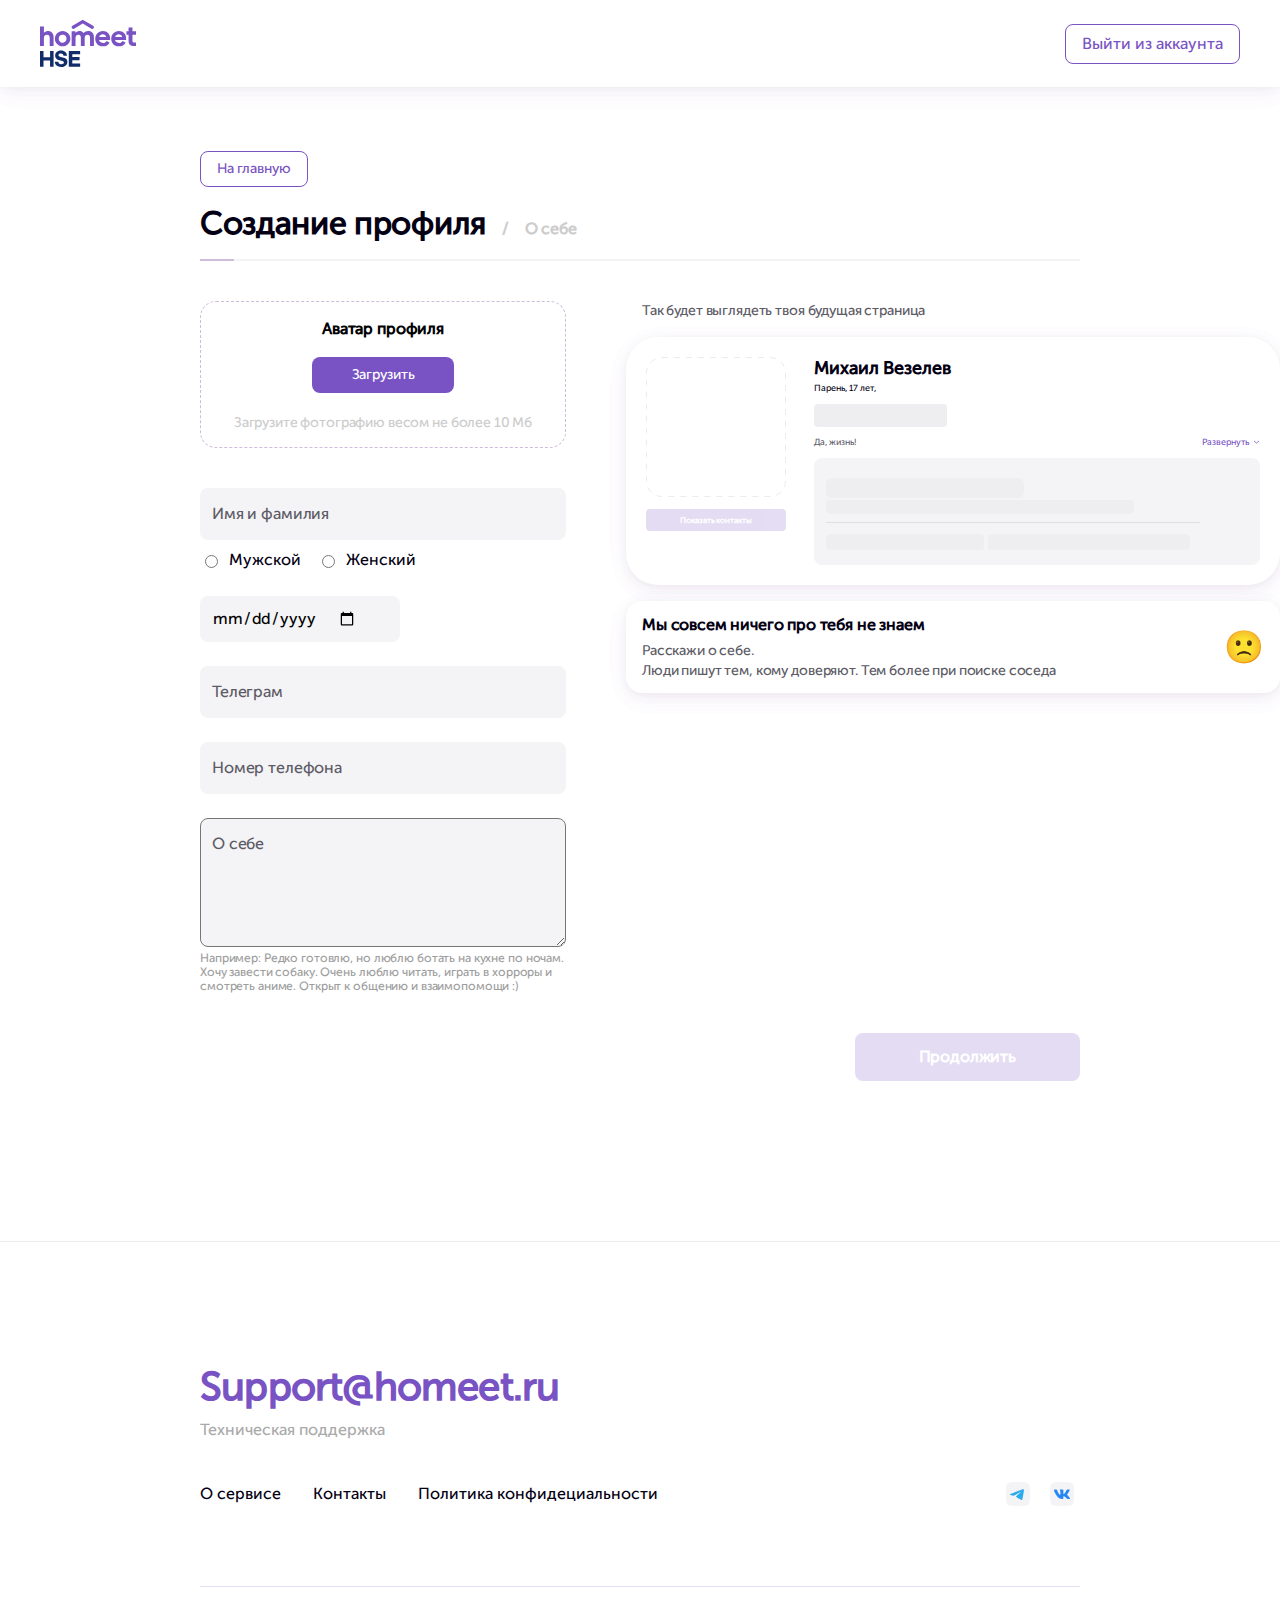
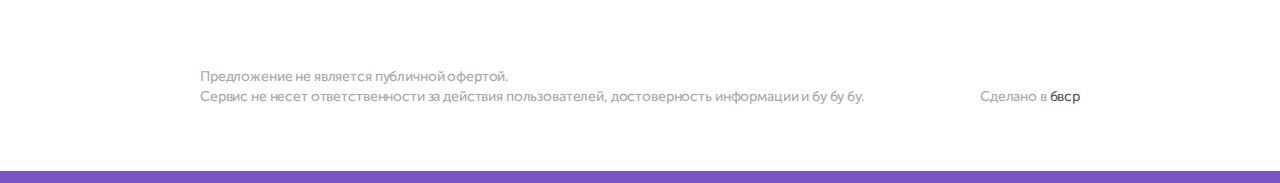
==== commit bcecdec5: "начал делать 2 страницу" ====
--- a/src/index.html
+++ b/src/index.html
@@ -7,6 +7,8 @@
     <title>ДЗ 1 Лист 1</title>
 </head>
 <body class="body">
+    <script src="js/script.js">
+    </script>
     <header class="header">
         <img class="image-logo" src="img/Слой 2.svg">
         <button class="button1">
@@ -175,7 +177,7 @@
                     <div class="div_text_footer_down_buttons">
                         <button class="button_tg_vk">
                             <svg xmlns="http://www.w3.org/2000/svg" width="24" height="24" viewBox="0 0 24 24" fill="none" class="svg_background_button">
-                                <path d="M0 11.5C0 6.07885 0 3.36827 1.68413 1.68413C3.36827 0 6.07885 0 11.5 0H12.5C17.9212 0 20.6318 0 22.3158 1.68413C24 3.36827 24 6.07885 24 11.5V12.5C24 17.9212 24 20.6318 22.3158 22.3158C20.6318 24 17.9212 24 12.5 24H11.5C6.07885 24 3.36827 24 1.68413 22.3158C0 20.6318 0 17.9212 0 12.5L0 11.5Z" fill="#F4F4F6"/>
+                                <path d="M0 11.5C0 6.07885 0 3.36827 1.68413 1.68413C3.36827 0 6.07885 0 11.5 0H12.5C17.9212 0 20.6318 0 22.3158 1.68413C24 3.36827 24 6.07885 24 11.5V12.5C24 17.9212 24 20.6318 22.3158 22.3158C20.6318 24 17.9212 24 12.5 24H11.5C6.07885 24 3.36827 24 1.68413 22.3158C0 20.6318 0 17.9212 0 12.5L0 11.5Z" class="path_background"/>
                                 <svg xmlns="http://www.w3.org/2000/svg" x="4" y="4" width="16" height="16" viewBox="0 0 16 16" fill="none" class="svg_tg_vk_icon">
                                     <path fill-rule="evenodd" clip-rule="evenodd" d="M0.960216 7.87397C4.70967 6.35591 7.2099 5.35512 8.46089 4.87158C12.0327 3.49099 12.7749 3.25117 13.2587 3.24325C13.3651 3.24151 13.603 3.26601 13.7571 3.38221C13.8872 3.48032 13.923 3.61286 13.9401 3.70589C13.9573 3.79891 13.9786 4.01083 13.9616 4.17641C13.7681 6.06633 12.9305 10.6527 12.5045 12.7694C12.3242 13.6651 11.9692 13.9654 11.6255 13.9948C10.8786 14.0587 10.3114 13.5361 9.588 13.0954C8.456 12.4059 7.81649 11.9766 6.71769 11.3037C5.44783 10.5261 6.27103 10.0987 6.99471 9.40018C7.18411 9.21738 10.475 6.43575 10.5387 6.18341C10.5466 6.15185 10.554 6.03421 10.4788 5.9721C10.4036 5.90998 10.2926 5.93122 10.2125 5.94812C10.099 5.97206 8.29062 7.08281 4.78738 9.28036C4.27408 9.60791 3.80915 9.7675 3.39258 9.75914C2.93335 9.74992 2.04997 9.51785 1.39328 9.31947C0.587809 9.07616 -0.0523605 8.94753 0.00338384 8.53431C0.032419 8.31908 0.351363 8.09897 0.960216 7.87397Z" fill="#2AABEE"/>
                                 </svg>
@@ -183,7 +185,7 @@
                         </button>
                         <button class="button_tg_vk">
                             <svg xmlns="http://www.w3.org/2000/svg" width="24" height="24" viewBox="0 0 24 24" fill="none" class="svg_background_button">
-                                <path d="M0 11.5C0 6.07885 0 3.36827 1.68413 1.68413C3.36827 0 6.07885 0 11.5 0H12.5C17.9212 0 20.6318 0 22.3158 1.68413C24 3.36827 24 6.07885 24 11.5V12.5C24 17.9212 24 20.6318 22.3158 22.3158C20.6318 24 17.9212 24 12.5 24H11.5C6.07885 24 3.36827 24 1.68413 22.3158C0 20.6318 0 17.9212 0 12.5L0 11.5Z" fill="#F4F4F6"/>
+                                <path d="M0 11.5C0 6.07885 0 3.36827 1.68413 1.68413C3.36827 0 6.07885 0 11.5 0H12.5C17.9212 0 20.6318 0 22.3158 1.68413C24 3.36827 24 6.07885 24 11.5V12.5C24 17.9212 24 20.6318 22.3158 22.3158C20.6318 24 17.9212 24 12.5 24H11.5C6.07885 24 3.36827 24 1.68413 22.3158C0 20.6318 0 17.9212 0 12.5L0 11.5Z" class="path_background"/>
                                 <svg xmlns="http://www.w3.org/2000/svg" x="4" y="4" width="16" height="16" viewBox="0 0 16 16" fill="none">
                                     <path fill-rule="evenodd" clip-rule="evenodd" d="M2.35055 3.5H0.60015C0.10003 3.5 0 3.7354 0 3.9949C0 4.45845 0.59343 6.7574 2.7631 9.79795C4.20955 11.8744 6.24745 13 8.1019 13C9.21455 13 9.3522 12.75 9.3522 12.3194V10.75C9.3522 10.25 9.4576 10.1502 9.8099 10.1502C10.0695 10.1502 10.5146 10.28 11.5531 11.2811C12.7399 12.4677 12.9356 13 13.6031 13H15.3535C15.8537 13 16.1037 12.75 15.9595 12.2567C15.8016 11.765 15.235 11.0515 14.4831 10.2058C14.0751 9.7238 13.4631 9.2047 13.2777 8.9451C13.0181 8.6114 13.0922 8.46305 13.2777 8.16645C13.2777 8.16645 15.4103 5.16295 15.6328 4.1433C15.7441 3.77245 15.6328 3.5 15.1035 3.5H13.3531C12.908 3.5 12.7028 3.7354 12.5915 3.9949C12.5915 3.9949 11.7014 6.1641 10.4404 7.57315C10.0324 7.981 9.847 8.1108 9.62445 8.1108C9.5132 8.1108 9.35215 7.981 9.35215 7.61025V4.1433C9.35215 3.6983 9.223 3.5 8.85205 3.5H6.1014C5.8233 3.5 5.656 3.7065 5.656 3.90225C5.656 4.32405 6.2865 4.42135 6.3515 5.6079V8.185C6.3515 8.75 6.2494 8.85245 6.0269 8.85245C5.4335 8.85245 3.99005 6.67355 3.13395 4.18035C2.9662 3.69575 2.7979 3.5 2.35055 3.5Z" fill="#2787F5"/>
                                 </svg>
@@ -198,7 +200,6 @@
                     Сервис не несет ответственности за действия пользователей, достоверность информации и бу бу бу.</p>
                 <p class="p_bub_2">Сделано в <span>бвср</span></p>
             </div>
-
         </div>
         <div class="div_rectangle"></div>
     </footer>
--- a/src/css/styles.css
+++ b/src/css/styles.css
@@ -49,6 +49,11 @@
     border-radius: 8px;
     border: 1px solid var(--7953-c-3-purple-main, #7953C3);
     background: var(--ffffff-white-main, #FFF);
+    transition: 0.3s;
+}
+
+.button1:hover{
+    background: #7953C3;
 }
 
 .button_download_data{
@@ -378,6 +383,10 @@
     line-height: 24px; /* 150% */
 }
 
+.button1:hover .p_exit{
+    color:  #FFFFFF;
+}
+
 .main-div{
     display: flex;
     flex-direction: column;
@@ -390,7 +399,6 @@
 
 .button2{
     display: flex;
-    width: 112px;
     height: 36px;
     margin-right: 40px;
     padding: 8px 16px;
@@ -399,6 +407,11 @@
     border-radius: 8px;
     border: 1px solid var(--7953-c-3-purple-main, #7953C3);
     background: var(--ffffff-white-main, #FFF);
+    transition: 0.3s;
+}
+
+.button2:hover{
+    background: #7953C3;
 }
 
 .p_glavn{
@@ -410,6 +423,12 @@
     line-height: 20px; /* 142.857% */
     letter-spacing: -0.14px;
 }
+
+.button2:hover .p_glavn{
+    color: #FFFFFF;
+    
+}
+
 .div-first{
     display: flex;
     flex-direction: column;
@@ -896,6 +915,17 @@
     background: transparent;
     border: none !important;
     height: 24px;
+    transition: 0.3s;
+}
+
+
+.path_background{
+    fill: #F4F4F6;
+    transition: 0.3s;
+}
+
+.button_tg_vk:hover .path_background{
+    fill: #7953C3;
 }
 
 .svg_background_button{
@@ -906,7 +936,10 @@
     height: 24px;
     flex-shrink: 0;
     fill: #F4F4F6;
-}
+    
+}
+
+
 
 .svg_tg_vk_icon{
     display: flex;
@@ -953,4 +986,20 @@
     font-weight: 400;
     line-height: 20px;
     letter-spacing: -0.14px;
-}+}
+
+
+/* попытаюсь создать календарь */
+
+
+
+
+
+
+
+/* конец попытки */
+
+
+/* для второй страницы */
+
+
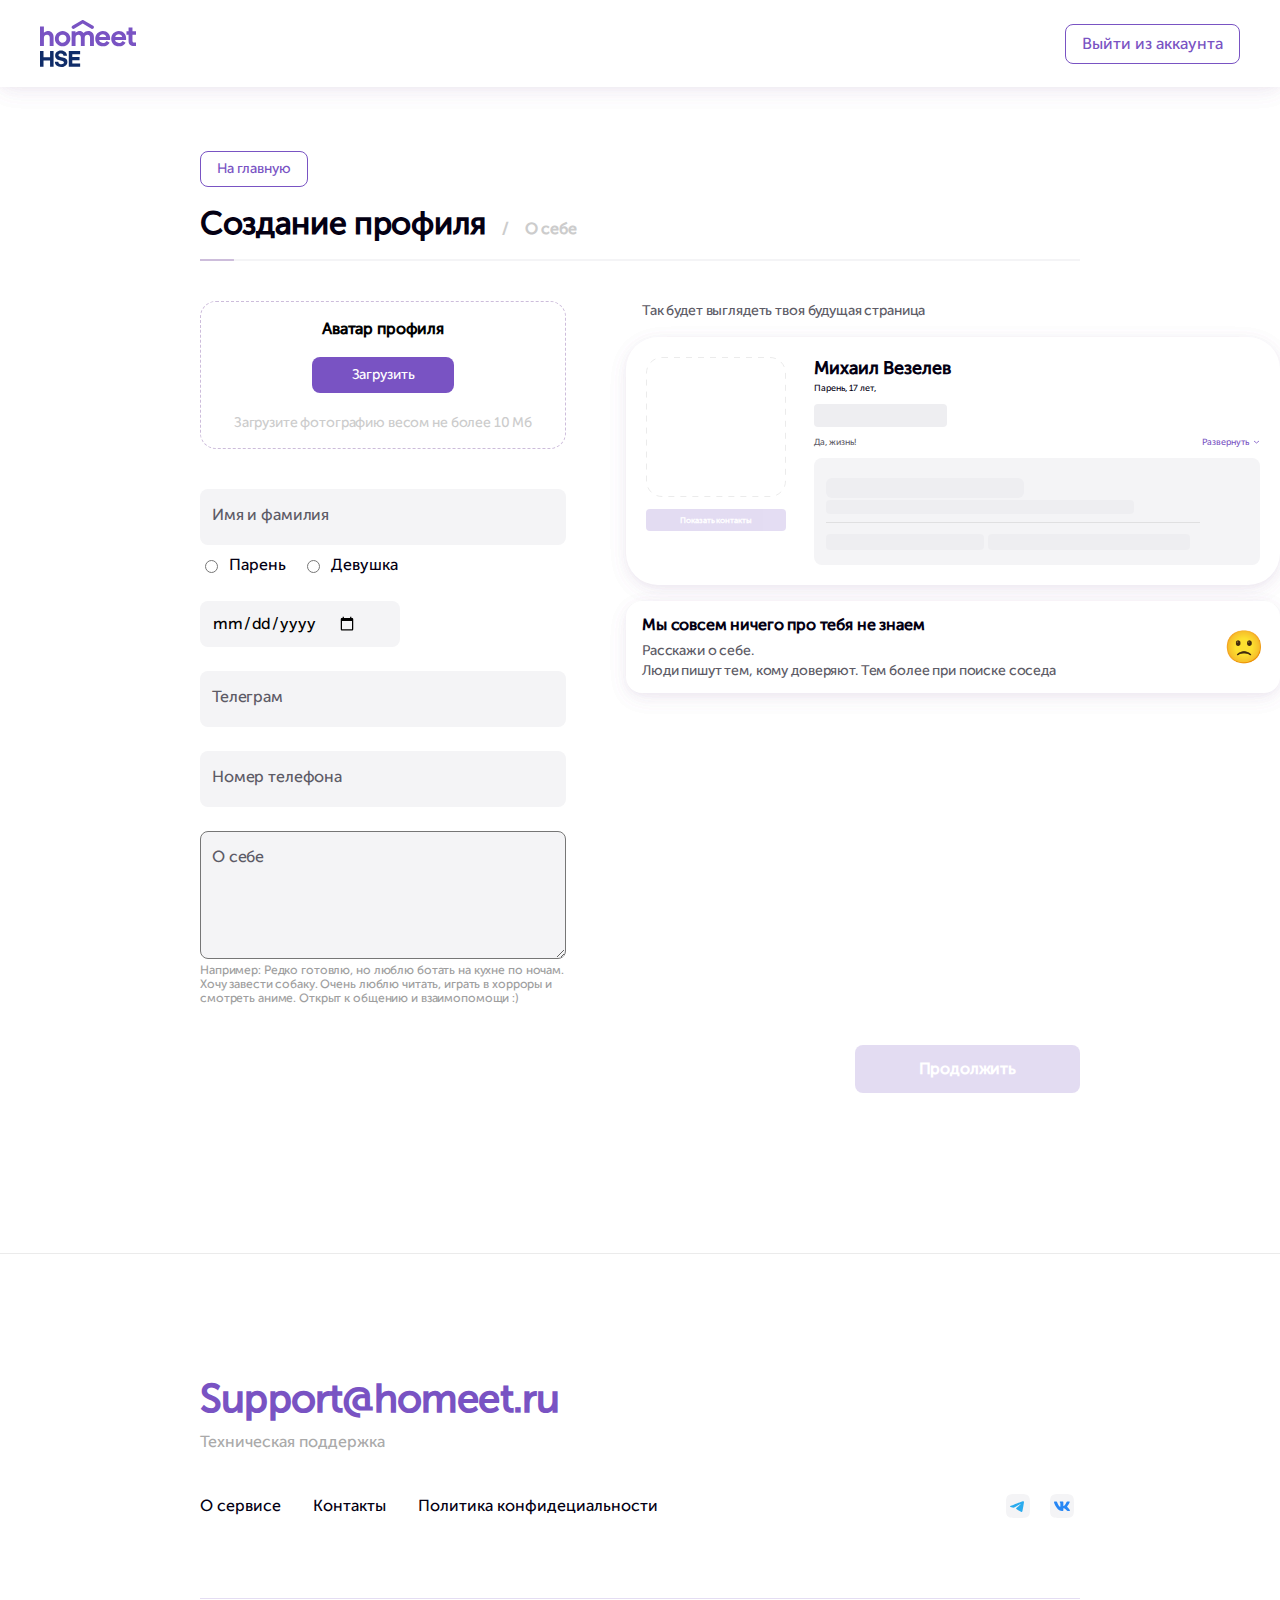
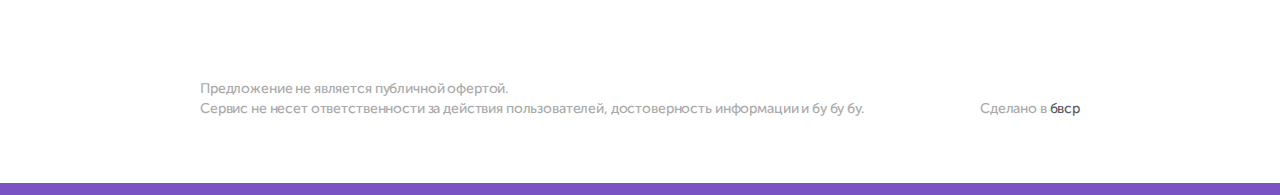
==== commit 09f8e7c0: "Сделал кучу проверок" ====
--- a/src/index.html
+++ b/src/index.html
@@ -7,8 +7,6 @@
     <title>ДЗ 1 Лист 1</title>
 </head>
 <body class="body">
-    <script src="js/script.js">
-    </script>
     <header class="header">
         <img class="image-logo" src="img/Слой 2.svg">
         <button class="button1">
@@ -54,12 +52,12 @@
                             <label for="name_surname" class="label">Имя и фамилия</label>
                             <div class="div_radio_sex">
                                 <label class="text_sex">  
-                                    <input type="radio" name="sex" value="Мужской">
-                                    Мужской
+                                    <input type="radio" name="sex" id="sex1" value="Мужской">
+                                    Парень
                                 </label>
                                 <label class="text_sex">
-                                    <input type="radio" name="sex" value="Женский">
-                                    Женский
+                                    <input type="radio" name="sex" id="sex2" value="Женский">
+                                    Девушка
                                 </label>
                             </div>
                         </div>
@@ -71,7 +69,7 @@
                             <label for="tg" class="label">Телеграм</label>
                         </div>
                         <div class="div_inputs">
-                            <input type="tel" name="number" class="input_name_surname" placeholder="">
+                            <input type="tel" id="number" class="input_name_surname" placeholder="">
                             <label for="number" class="label">Номер телефона</label>
                         </div>
                         <div class="div_about">
@@ -86,7 +84,7 @@
                         <p class="p_looks">Так будет выглядеть твоя будущая страница</p>
                         <div class="div_card">
                             <div class="div_photo_button">
-                                <svg xmlns="http://www.w3.org/2000/svg" width="140" height="140" viewBox="0 0 140 140" fill="none">
+                                <svg xmlns="http://www.w3.org/2000/svg" width="140" height="140" viewBox="0 0 140 140" fill="none" id="svg_name_surname">
                                     <rect x="0.5" y="0.5" width="139" height="139" rx="15.5" stroke="#EBEBEB" stroke-dasharray="6 6"/>
                                 </svg>
                                 <button class="button_download_data">
@@ -96,7 +94,7 @@
                             <div class="div_data">
                                 <div class="div_name_info">
                                     <div class="div_name_info_small">
-                                        <p class="p_name_data">Михаил Везелев</p>
+                                        <p class="p_name_data" id="p_name_data">Михаил Везелев</p>
                                         <p class="p_info_small">Парень, 17 лет, </p>
                                     </div>
                                     <div class="div_neighbour">
@@ -204,4 +202,6 @@
         <div class="div_rectangle"></div>
     </footer>
 </body>
+<script src="js/script.js">
+</script>
 </html>--- a/src/css/styles.css
+++ b/src/css/styles.css
@@ -652,12 +652,29 @@
     letter-spacing: -0.14px;
     gap: 8px;
     box-sizing:border-box;
-    border: 2px;;
+    border: 2px solid transparent;
     border-radius: 8px;
+    box-sizing: border-box;
     background: #F4F4F6;
 }
 
+
+.input_name_surname.error{
+    box-shadow: 0 0 5px red;
+}
+
+.input_name_surname:focus{
+    outline: none;
+    box-shadow: black;
+}
+
+.input_name_surname.error:focus{
+    box-shadow: 0 0 8px red;
+}
+
 .label{
+    display: flex;
+    white-space: nowrap;
     position: absolute;
     top: 16px;
     left: 12px;
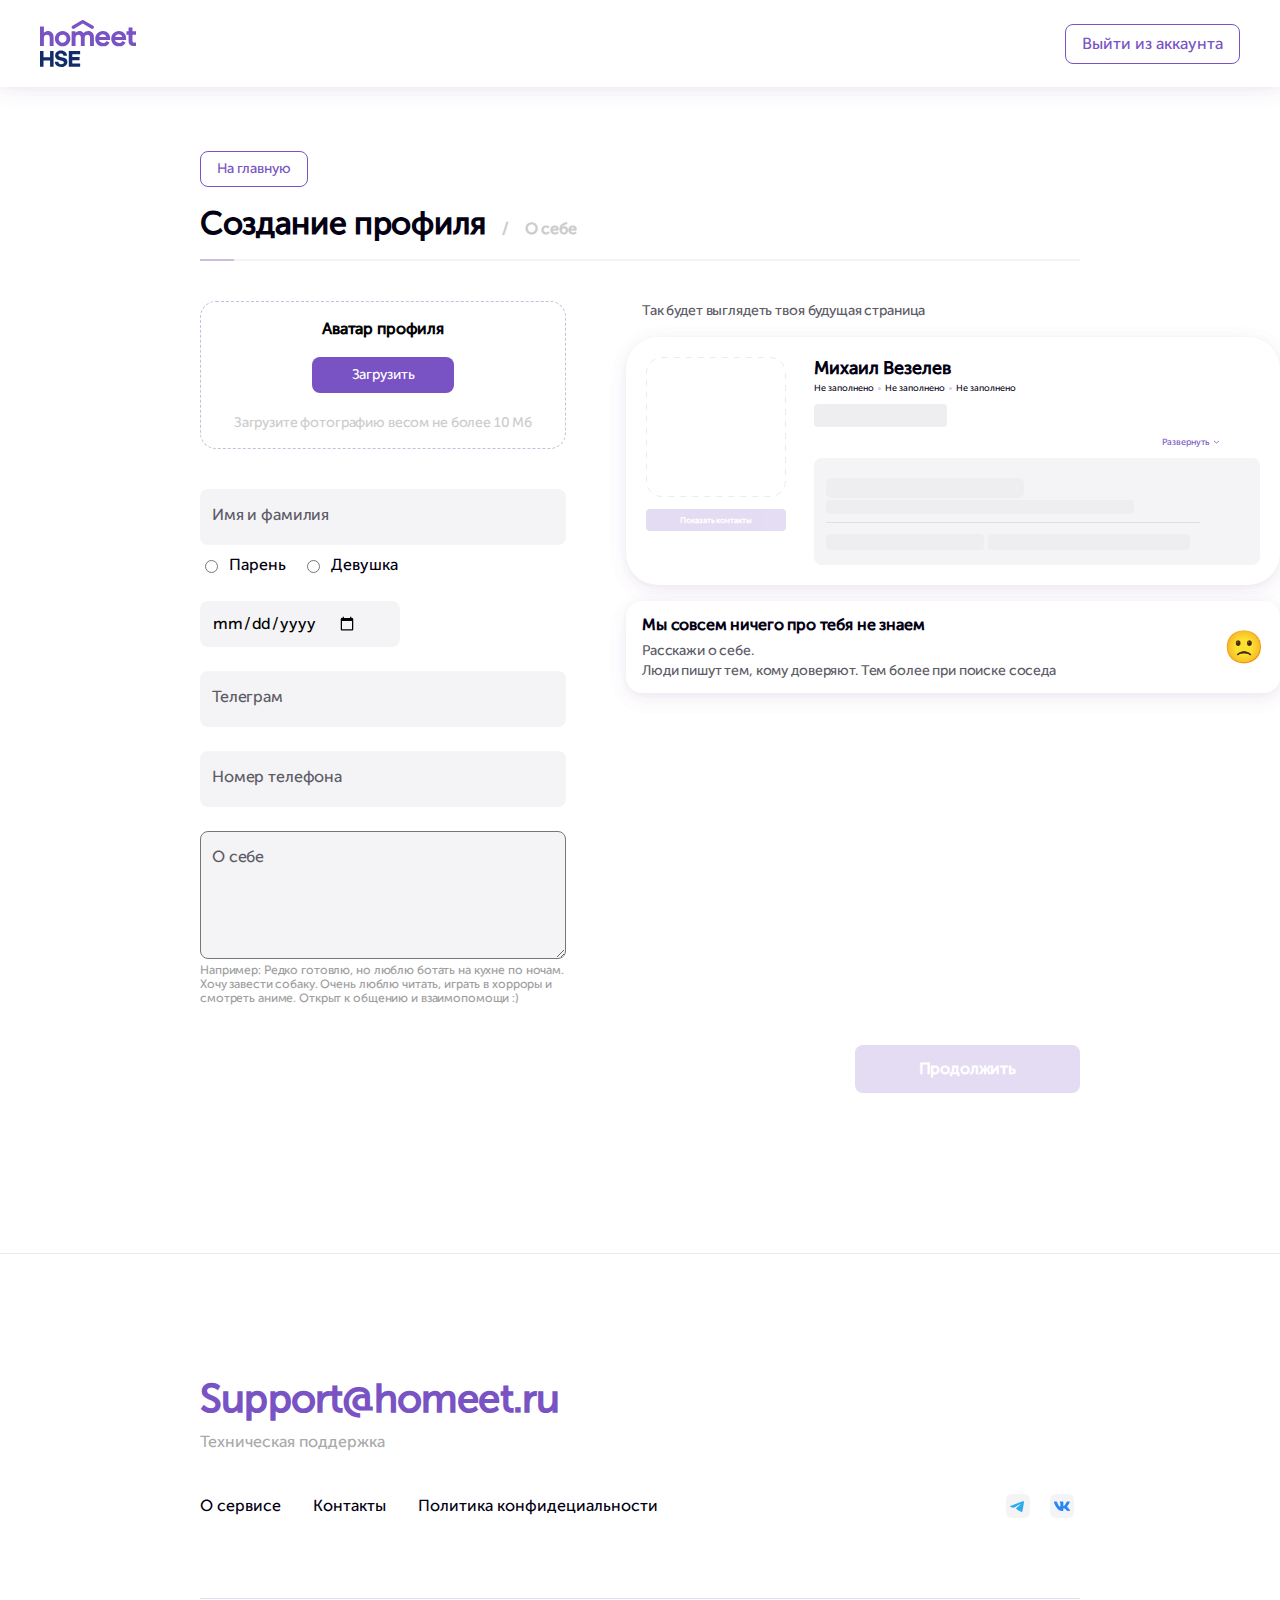
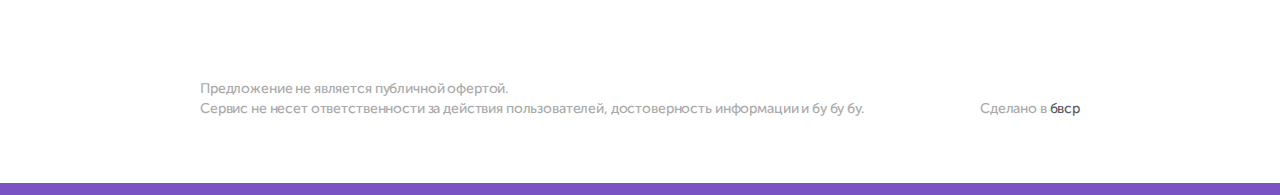
==== commit 5043cab0: "Сделал селектор + в карточку начали поступать данные" ====
--- a/src/index.html
+++ b/src/index.html
@@ -73,7 +73,7 @@
                             <label for="number" class="label">Номер телефона</label>
                         </div>
                         <div class="div_about">
-                            <textarea id="about" class="input_about" placeholder=""></textarea>
+                            <textarea id="about" class="input_about" id="input_text_about" placeholder=""></textarea>
                             <label for="about" class="label">О себе</label>
                             <p class="p_about">Например: Редко готовлю, но люблю ботать на кухне по ночам. Хочу завести собаку. Очень люблю читать, играть в хорроры и смотреть аниме. Открыт к общению и взаимопомощи :)</p>
                         </div>
@@ -95,13 +95,29 @@
                                 <div class="div_name_info">
                                     <div class="div_name_info_small">
                                         <p class="p_name_data" id="p_name_data">Михаил Везелев</p>
-                                        <p class="p_info_small">Парень, 17 лет, </p>
+                                        <div class="div_grid">
+                                            <div class="div_abt">
+                                                <p class="p_abt" id="p_abt_sex">Не заполнено</p>
+                                            </div>
+                                            <svg xmlns="http://www.w3.org/2000/svg" width="3" height="3" viewBox="0 0 3 3" fill="none">
+                                                <circle opacity="0.3" cx="1.5" cy="1.5" r="1.5" fill="#7953C3"/>
+                                            </svg>
+                                            <div class="div_abt">
+                                                <p class="p_abt" id="age">Не заполнено</p>
+                                            </div>
+                                            <svg xmlns="http://www.w3.org/2000/svg" width="3" height="3" viewBox="0 0 3 3" fill="none">
+                                                <circle opacity="0.3" cx="1.5" cy="1.5" r="1.5" fill="#7953C3"/>
+                                            </svg>
+                                            <div class="div_abt_course">
+                                                <p class="p_abt" id="p_abt_text_course">Не заполнено</p>
+                                            </div>
+                                        </div>
                                     </div>
                                     <div class="div_neighbour">
 
                                     </div>
                                     <div class="div_info_text">
-                                        <p class="p_info_text">Да, жизнь!</p>
+                                        <p class="p_info_text" id="p_info"></p>
                                         <div class="div_violet">
                                             <p class="p_violet">Развернуть</p>
                                             <svg xmlns="http://www.w3.org/2000/svg" width="7" height="4" viewBox="0 0 7 4" fill="none" class="svg_violet">
--- a/src/css/styles.css
+++ b/src/css/styles.css
@@ -118,8 +118,27 @@
     font-weight: 400;
     line-height: 11px; /* 122.222% */
     flex: 1 0 0;
-}
-
+    white-space: nowrap;
+    overflow: hidden;
+    text-overflow: ellipsis; /* Добавляет многоточие в конце текста, если он не умещается */
+    max-width: 332px;
+}
+
+
+.div_student_vipusk{
+    display: flex;
+    padding-left: 0px;
+    align-items: center;
+    gap: 16px;
+}
+
+.div_course{
+    display: flex;
+    width: 336px;
+    flex-direction: column;
+    align-items: flex-start;
+    gap: 4px;
+}
 
 .div_violet{
     display: flex;
@@ -255,6 +274,49 @@
     letter-spacing: -0.16px;
 }
 
+
+.radio_course input[type="radio"] {
+    display: none;
+}
+
+.radio_course .radio-indicator{
+    display: flex;
+    padding: 8px 14px;
+    justify-content: center;
+    align-items: center;
+    gap: 8px;
+    position: relative; 
+}
+
+.radio_course .radio-indicator::before {
+    content: ''; 
+    position: absolute; 
+    top: 50%;
+    left: 50%;
+    width: 40px; 
+    height: 40px;
+    transition: 0.3s;
+    background-color: var(--7953-c-3-purple-main, #7953C3);
+    border-radius: 8px;
+    transform: translate(-50%, -50%); 
+    opacity: 0; 
+    z-index: 0;
+    
+}
+
+.radio_course input[type="radio"]:checked + .radio-indicator::before     {
+    opacity: 1; 
+}
+
+.radio_course input[type="radio"]:checked + .radio-indicator p {
+    color: white;
+}
+
+
+
+
+
+
 .p_emoji{
     color: #000;
 
@@ -307,6 +369,16 @@
     gap: 6px;
     border-radius: 4px;
     background: var(--eeeef-1-filter-hover, #EEEEF1);
+}
+
+.div_course_choose{
+    display: flex;
+    padding: 8px;
+    justify-content: space-between;
+    align-items: center;
+    align-self: stretch;
+    border-radius: 8px;
+    background: var(--f-4-f-4-f-6-purple-fill, #F4F4F6);
 }
 
 .div_nbr{
@@ -672,6 +744,29 @@
     box-shadow: 0 0 8px red;
 }
 
+.div_grid{
+    display: flex;
+    flex-direction: row;
+    align-items: center;
+    gap: 4px;
+    align-self: stretch;
+}
+
+.div_abt{
+    display: flex;
+    align-items: flex-start;
+    gap: 8px;
+}
+
+.p_abt{
+    color: var(--040013-black-main, #040013);
+    font-family: Museo Sans Cyrl;
+    font-size: 9px;
+    font-style: normal;
+    font-weight: 400;
+    line-height: 11px; /* 122.222% */
+}
+
 .label{
     display: flex;
     white-space: nowrap;
@@ -919,6 +1014,7 @@
     font-style: normal;
     font-weight: 400;
     line-height: 24px; /* 150% */
+    z-index: 1;
 }
 h2{
     margin:0;
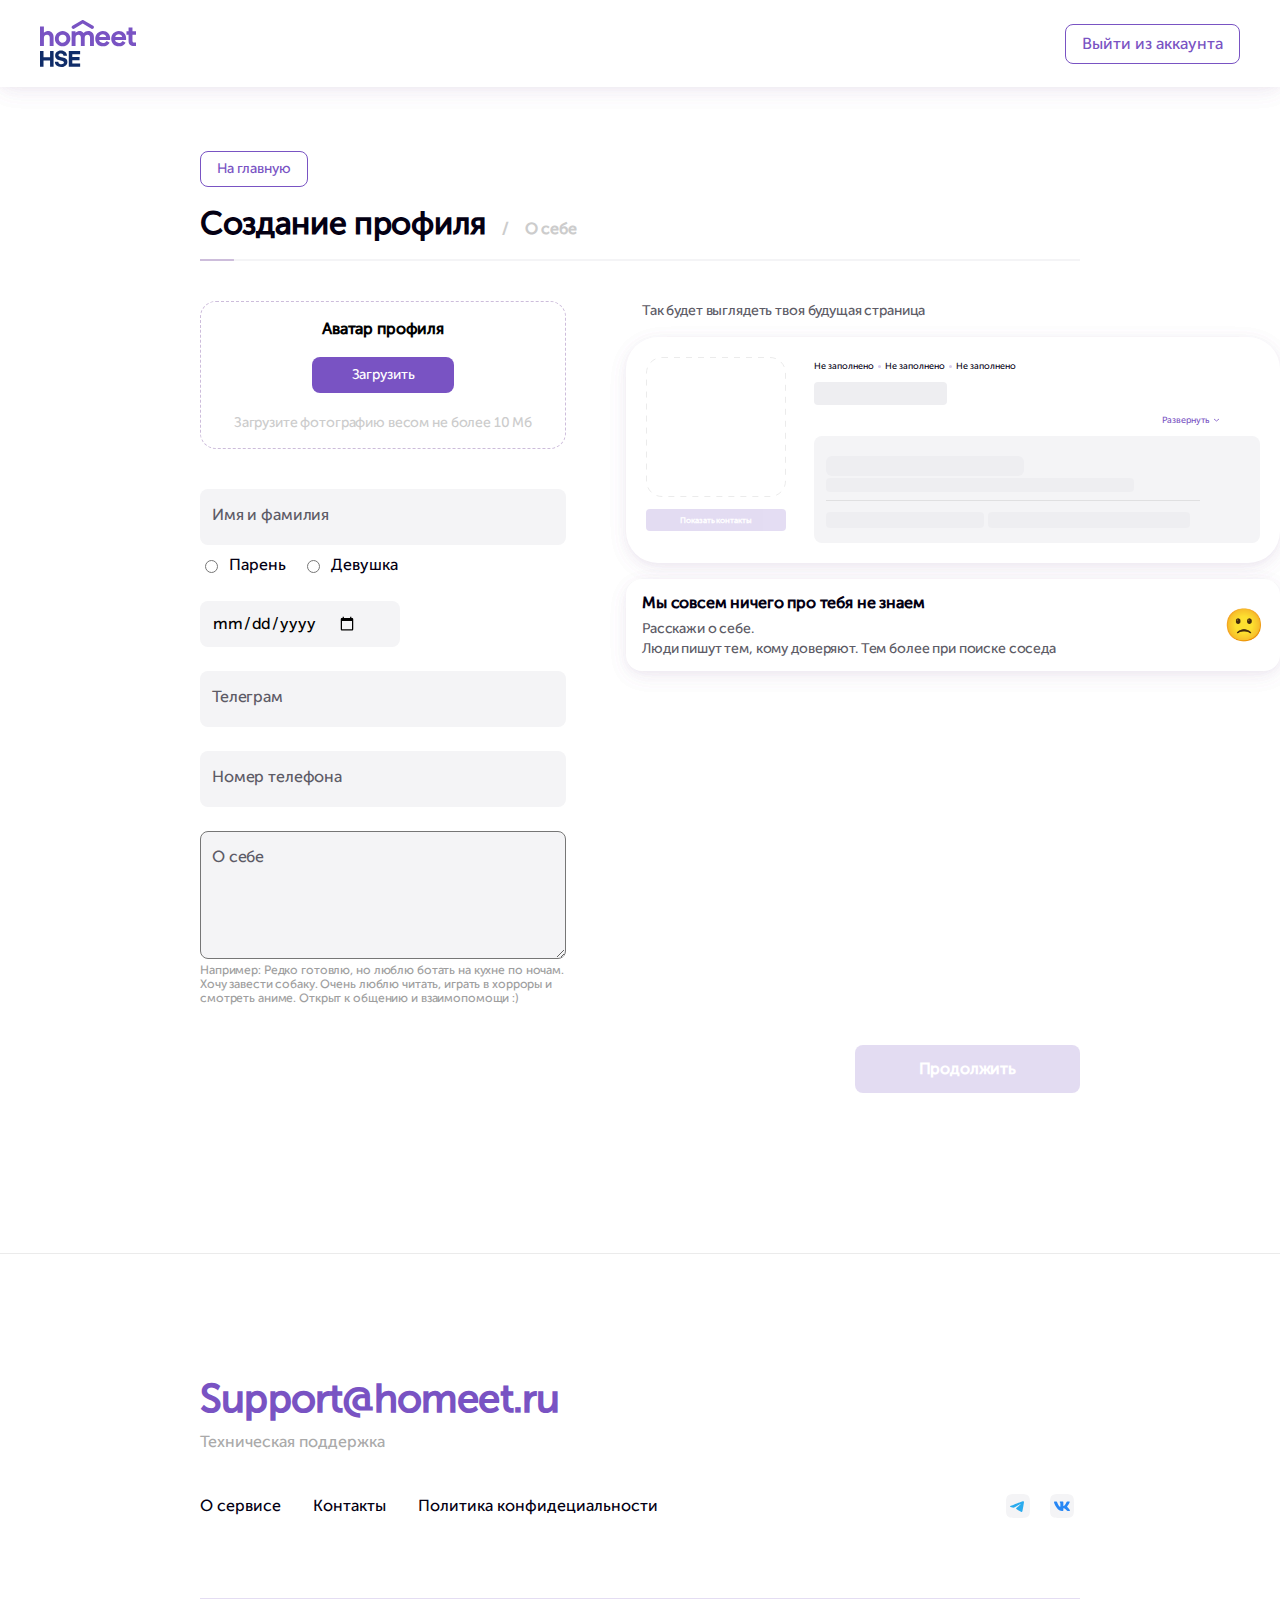
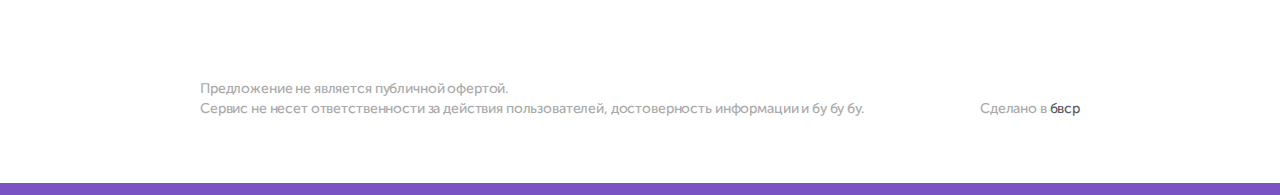
==== commit 0930bff1: "вроде получилось" ====
--- a/src/index.html
+++ b/src/index.html
@@ -28,7 +28,7 @@
                     <p class="p_extra">
                         /
                     </p>
-                    <p class="p_extra">
+                    <p class="p_extra" id="need_to_change">
                         О себе
                     </p>
                 </div>
@@ -36,7 +36,7 @@
             </div>
             <div class="div_second">
 
-                <div class="div_column_one">
+                <div class="div_column_one" id="column_one">
                     <div class="avatar">
                         <div class="text_button_avatar">
                             <p class="p_avatar">Аватар профиля</p>
@@ -94,7 +94,7 @@
                             <div class="div_data">
                                 <div class="div_name_info">
                                     <div class="div_name_info_small">
-                                        <p class="p_name_data" id="p_name_data">Михаил Везелев</p>
+                                        <p class="p_name_data" id="p_name_data"></p>
                                         <div class="div_grid">
                                             <div class="div_abt">
                                                 <p class="p_abt" id="p_abt_sex">Не заполнено</p>
@@ -157,17 +157,17 @@
                         <div class="div_extra_nad">
                             <div class="div_simple">
                                 <div class="div_simple2"> 
-                                    <p class="p_dontknow">Мы совсем ничего про тебя не знаем</p>
-                                    <p class="p_tell_abt">Расскажи о себе. <br>Люди пишут тем, кому доверяют. Тем более при поиске соседа</p>
+                                    <p class="p_dontknow" id="change2">Мы совсем ничего про тебя не знаем</p>
+                                    <p class="p_tell_abt" id="change3">Расскажи о себе. <br>Люди пишут тем, кому доверяют. Тем более при поиске соседа</p>
                                 </div>
-                                <p class="p_emoji">🙁</p>
+                                <p class="p_emoji" id="emoji">🙁</p>
                             </div>
                         </div>
                     </div>
                 </div>
             </div>
             <div class="div_third">
-                <button class="button_continue">
+                <button class="button_continue" id="continue">
                     <p class="p_continue">
                         Продолжить
                     </p>
--- a/src/css/styles.css
+++ b/src/css/styles.css
@@ -312,10 +312,13 @@
     color: white;
 }
 
-
-
-
-
+.div_course_with_gal{
+    display: flex;
+    flex-direction: column;
+    align-items: flex-start;
+    gap: 8px;
+    align-self: stretch;
+}
 
 .p_emoji{
     color: #000;
@@ -858,6 +861,14 @@
     align-items: flex-start;
 }
 
+.div_gal{
+    display: flex;
+    padding: 0px 0px 8px 4px;
+    align-items: center;
+    gap: 8px;
+    align-self: stretch;
+}
+
 .div_about{
     display: flex;
     flex-grow: 1;
@@ -1005,6 +1016,15 @@
     line-height: 24px; /* 150% */
 }
 
+.div_inputs_dop{
+    display: flex;
+    flex-direction: column;
+    align-items: flex-start;
+    gap: 24px;
+    align-self: stretch;
+}
+
+
 .p_footer_down{
     color: var(--040013-black-main, #040013);
 
